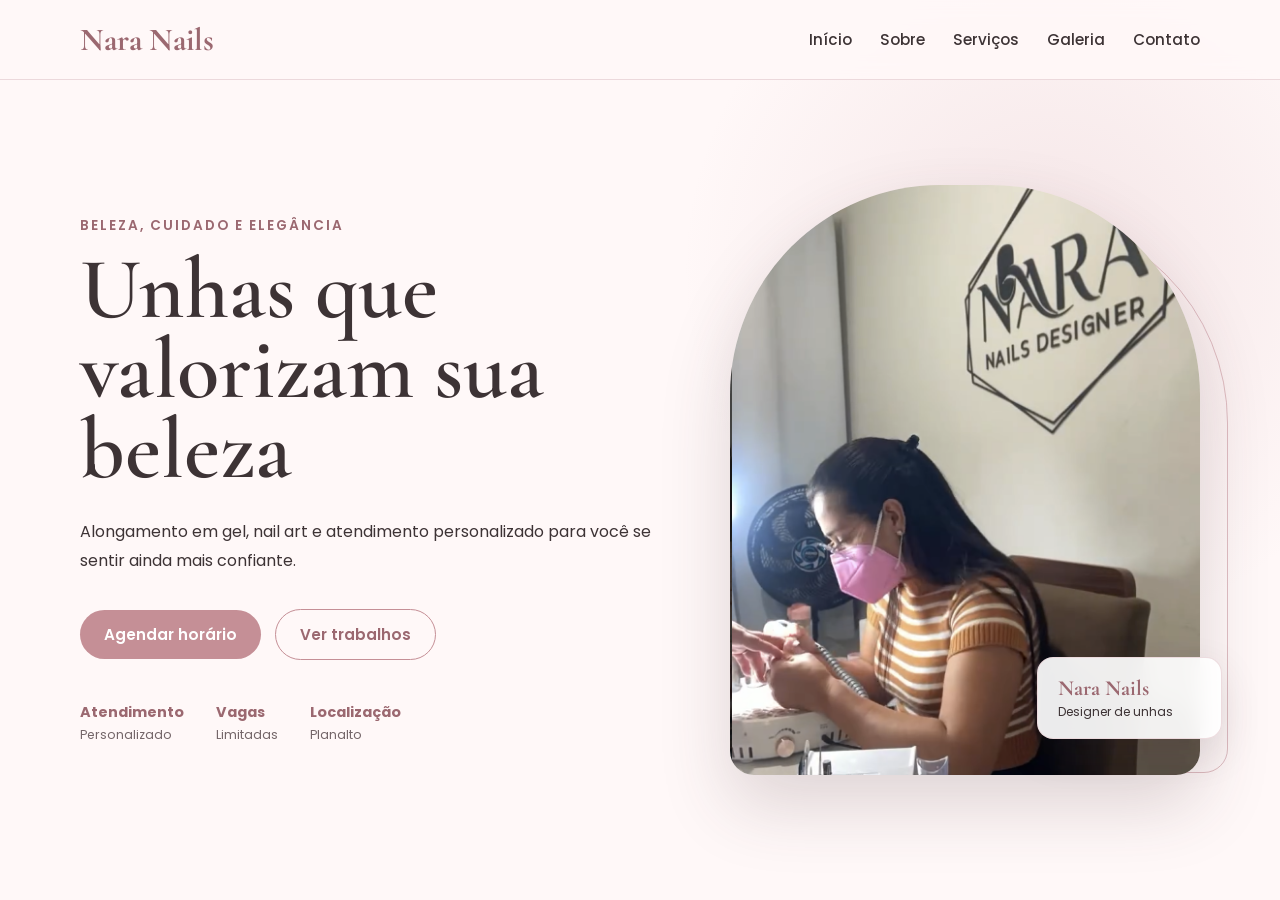
==== index.html @ 9d872028 "feat: primeira versão do site Nara Nails" ====
<!DOCTYPE html>
<html lang="pt-BR">
<head>
  <meta charset="UTF-8">

  <meta
    name="viewport"
    content="width=device-width, initial-scale=1.0"
  >

  <meta
    name="description"
    content="Nara Nails Designer - Alongamento em gel, nail art e cuidados profissionais para suas unhas."
  >

  <title>Nara Nails Designer</title>

  <link rel="stylesheet" href="./css/style.css">
</head>

<body>

  <header class="header">
    <div class="container header-container">

      <a href="./index.html" class="logo">
        Nara Nails
      </a>

      <button
        class="menu-toggle"
        type="button"
        aria-label="Abrir menu"
        aria-expanded="false"
        aria-controls="navigation"
      >
        <span></span>
        <span></span>
        <span></span>
      </button>

      <nav id="navigation" class="navigation">
        <a href="./index.html">Início</a>
        <a href="./sobre.html">Sobre</a>
        <a href="./servicos.html">Serviços</a>
        <a href="./galeria.html">Galeria</a>
        <a href="./contato.html">Contato</a>
      </nav>

    </div>
  </header>

  <main>

    <section class="hero">
      <div class="container hero-container">

        <div class="hero-content">

          <p class="hero-subtitle">
            Beleza, cuidado e elegância
          </p>

          <h1>
            Unhas que valorizam sua beleza
          </h1>

          <p class="hero-description">
            Alongamento em gel, nail art e atendimento personalizado
            para você se sentir ainda mais confiante.
          </p>

          <div class="hero-actions">

            <a
              href="./contato.html"
              class="button"
            >
              Agendar horário
            </a>

            <a
              href="./galeria.html"
              class="secondary-button"
            >
              Ver trabalhos
            </a>

          </div>

          <div class="hero-highlights">

            <div>
              <strong>Atendimento</strong>
              <span>Personalizado</span>
            </div>

            <div>
              <strong>Vagas</strong>
              <span>Limitadas</span>
            </div>

            <div>
              <strong>Localização</strong>
              <span>Planalto</span>
            </div>

          </div>

        </div>

        <div class="hero-image-wrapper">

          <div class="hero-decoration"></div>

          <img
            src="./assets/images/hero-nara.jpg"
            alt="Nara Nails realizando atendimento de unhas"
            class="hero-image"
          >

          <div class="hero-image-badge">
            <strong>Nara Nails</strong>
            <span>Designer de unhas</span>
          </div>

        </div>

      </div>
    </section>

  </main>

  <script src="./js/main.js"></script>

</body>
</html>
---- css/style.css ----
@import url(
  "https://fonts.googleapis.com/css2?family=Cormorant+Garamond:wght@500;600;700&family=Poppins:wght@400;500;600&display=swap"
);

:root {
  --color-background: #fff8f8;
  --color-primary: #c58f96;
  --color-primary-dark: #9b6870;
  --color-text: #3d3335;
  --color-muted: #746669;
  --color-white: #ffffff;
  --color-border: #ecd9dc;

  --font-title: "Cormorant Garamond", serif;
  --font-body: "Poppins", sans-serif;
}

* {
  margin: 0;
  padding: 0;
  box-sizing: border-box;
}

html {
  scroll-behavior: smooth;
}

body {
  min-height: 100vh;
  overflow-x: hidden;

  background-color: var(--color-background);
  color: var(--color-text);

  font-family: var(--font-body);
}

a {
  color: inherit;
  text-decoration: none;
}

img {
  display: block;
  max-width: 100%;
}

button,
a {
  -webkit-tap-highlight-color: transparent;
}

.container {
  width: min(1120px, 90%);
  margin: 0 auto;
}

/* Header */

.header {
  position: fixed;
  top: 0;
  left: 0;
  z-index: 1000;

  width: 100%;
  padding: 20px 0;

  background-color: rgba(255, 248, 248, 0.92);
  border-bottom: 1px solid var(--color-border);

  backdrop-filter: blur(10px);
}

.header-container {
  display: flex;
  align-items: center;
  justify-content: space-between;
}

.logo {
  color: var(--color-primary-dark);

  font-family: var(--font-title);
  font-size: 2rem;
  font-weight: 700;
}

.navigation {
  display: flex;
  align-items: center;
  gap: 28px;
}

.navigation a {
  font-size: 0.95rem;
  font-weight: 500;

  transition: color 0.25s ease;
}

.navigation a:hover {
  color: var(--color-primary);
}

/* Botão mobile */

.menu-toggle {
  display: none;

  width: 42px;
  height: 42px;
  padding: 8px;

  background: transparent;
  border: 0;

  cursor: pointer;
}

.menu-toggle span {
  display: block;

  width: 100%;
  height: 2px;
  margin: 6px 0;

  background-color: var(--color-text);
  border-radius: 10px;

  transition:
    transform 0.3s ease,
    opacity 0.3s ease;
}

.menu-toggle.active span:nth-child(1) {
  transform: translateY(8px) rotate(45deg);
}

.menu-toggle.active span:nth-child(2) {
  opacity: 0;
}

.menu-toggle.active span:nth-child(3) {
  transform: translateY(-8px) rotate(-45deg);
}

/* Hero */

.hero {
  display: flex;
  align-items: center;

  min-height: 100svh;
  padding: 130px 0 70px;

  overflow: hidden;

  background:
    radial-gradient(
      circle at 82% 30%,
      rgba(197, 143, 150, 0.18),
      transparent 30%
    ),
    var(--color-background);
}

.hero-container {
  display: grid;
  grid-template-columns: minmax(0, 1fr) minmax(320px, 470px);
  align-items: center;
  gap: 70px;
}

.hero-content {
  max-width: 650px;
}

.hero-subtitle {
  margin-bottom: 14px;

  color: var(--color-primary-dark);

  font-size: 0.85rem;
  font-weight: 600;
  letter-spacing: 2px;
  text-transform: uppercase;
}

.hero h1 {
  max-width: 650px;

  font-family: var(--font-title);
  font-size: clamp(3.8rem, 6.8vw, 6.2rem);
  font-weight: 600;
  line-height: 0.92;
}

.hero-description {
  max-width: 590px;
  margin: 28px 0 34px;

  font-size: 1rem;
  line-height: 1.8;
}

.hero-actions {
  display: flex;
  align-items: center;
  flex-wrap: wrap;
  gap: 14px;
}

.button,
.secondary-button {
  display: inline-flex;
  align-items: center;
  justify-content: center;

  min-height: 48px;
  padding: 13px 24px;

  border-radius: 999px;

  font-size: 0.95rem;
  font-weight: 600;

  transition:
    background-color 0.25s ease,
    color 0.25s ease,
    transform 0.25s ease;
}

.button {
  background-color: var(--color-primary);
  color: var(--color-white);
}

.button:hover {
  background-color: var(--color-primary-dark);
  transform: translateY(-2px);
}

.secondary-button {
  color: var(--color-primary-dark);

  border: 1px solid var(--color-primary);
}

.secondary-button:hover {
  background-color: var(--color-primary);
  color: var(--color-white);

  transform: translateY(-2px);
}

.hero-highlights {
  display: flex;
  flex-wrap: wrap;
  gap: 32px;

  margin-top: 42px;
}

.hero-highlights div {
  display: flex;
  flex-direction: column;
  gap: 3px;
}

.hero-highlights strong {
  color: var(--color-primary-dark);

  font-size: 0.9rem;
}

.hero-highlights span {
  color: var(--color-muted);

  font-size: 0.78rem;
}

.hero-image-wrapper {
  position: relative;

  width: 100%;
  min-height: 590px;
}

.hero-image {
  position: relative;
  z-index: 2;

  width: 100%;
  height: 590px;

  object-fit: cover;
  object-position: center;

  border-radius: 210px 210px 24px 24px;

  box-shadow: 0 30px 70px rgba(74, 49, 54, 0.18);
}

.hero-decoration {
  position: absolute;
  top: 28px;
  right: -28px;
  z-index: 1;

  width: 100%;
  height: 560px;

  border: 1px solid rgba(197, 143, 150, 0.55);
  border-radius: 210px 210px 24px 24px;
}

.hero-image-badge {
  position: absolute;
  right: -22px;
  bottom: 36px;
  z-index: 3;

  display: flex;
  flex-direction: column;

  min-width: 185px;
  padding: 17px 20px;

  background-color: rgba(255, 255, 255, 0.92);
  border: 1px solid rgba(236, 217, 220, 0.9);
  border-radius: 16px;

  box-shadow: 0 15px 40px rgba(74, 49, 54, 0.12);
  backdrop-filter: blur(10px);
}

.hero-image-badge strong {
  color: var(--color-primary-dark);

  font-family: var(--font-title);
  font-size: 1.35rem;
}

.hero-image-badge span {
  margin-top: 2px;

  font-size: 0.76rem;
}

/* Tablet */

@media (max-width: 950px) {
  .hero-container {
    grid-template-columns: minmax(0, 1fr) minmax(280px, 390px);
    gap: 45px;
  }

  .hero-image-wrapper {
    min-height: 520px;
  }

  .hero-image {
    height: 520px;
  }

  .hero-decoration {
    height: 490px;
  }

  .hero-image-badge {
    right: 10px;
  }
}

/* Mobile */

@media (max-width: 768px) {
  .header {
    padding: 14px 0;
  }

  .logo {
    font-size: 1.7rem;
  }

  .menu-toggle {
    position: relative;
    z-index: 1001;

    display: block;
  }

  .navigation {
    position: absolute;
    top: 100%;
    left: 0;

    display: flex;
    flex-direction: column;
    align-items: flex-start;

    width: 100%;
    padding: 24px 5%;

    background-color: var(--color-background);
    border-bottom: 1px solid var(--color-border);

    opacity: 0;
    visibility: hidden;
    transform: translateY(-15px);

    transition:
      opacity 0.3s ease,
      visibility 0.3s ease,
      transform 0.3s ease;
  }

  .navigation.active {
    opacity: 1;
    visibility: visible;
    transform: translateY(0);
  }

  .navigation a {
    width: 100%;
    padding: 10px 0;

    font-size: 1rem;
  }

  .hero {
    min-height: auto;
    padding: 110px 0 60px;
  }

  .hero-container {
    grid-template-columns: 1fr;
    gap: 46px;
  }

  .hero-content {
    max-width: 100%;
  }

  .hero h1 {
    font-size: clamp(3rem, 14vw, 4.4rem);
  }

  .hero-description {
    margin: 22px 0 28px;

    font-size: 0.95rem;
    line-height: 1.7;
  }

  .hero-actions {
    align-items: stretch;
    flex-direction: column;
  }

  .button,
  .secondary-button {
    width: 100%;
  }

  .hero-highlights {
    display: grid;
    grid-template-columns: repeat(3, 1fr);
    gap: 10px;

    margin-top: 32px;
  }

  .hero-highlights div {
    min-width: 0;
  }

  .hero-highlights strong {
    font-size: 0.72rem;
  }

  .hero-highlights span {
    font-size: 0.66rem;
  }

  .hero-image-wrapper {
    min-height: 470px;
  }

  .hero-image {
    height: 470px;

    border-radius: 160px 160px 20px 20px;
  }

  .hero-decoration {
    top: 20px;
    right: -12px;

    height: 448px;

    border-radius: 160px 160px 20px 20px;
  }

  .hero-image-badge {
    right: 12px;
    bottom: 20px;

    min-width: 160px;
    padding: 13px 16px;
  }

  .hero-image-badge strong {
    font-size: 1.2rem;
  }
}

/* Celulares pequenos */

@media (max-width: 420px) {
  .container {
    width: min(100% - 32px, 1120px);
  }

  .hero h1 {
    font-size: clamp(2.9rem, 14vw, 3.8rem);
  }

  .hero-highlights {
    grid-template-columns: 1fr;
    gap: 14px;
  }

  .hero-highlights div {
    padding: 12px 14px;

    background-color: rgba(255, 255, 255, 0.55);
    border: 1px solid var(--color-border);
    border-radius: 12px;
  }

  .hero-image-wrapper {
    min-height: 430px;
  }

  .hero-image {
    height: 430px;
  }

  .hero-decoration {
    height: 408px;
  }
}


/* Sobre */

.about {
  padding: 110px 0;

  background-color: #fffdfd;
}

.about-container {
  display: grid;
  grid-template-columns: minmax(320px, 470px) minmax(0, 1fr);
  align-items: center;
  gap: 90px;
}

.about-image-wrapper {
  position: relative;

  min-height: 590px;
}

.about-image {
  width: 100%;
  height: 590px;

  object-fit: cover;
  object-position: center;

  border-radius: 24px 180px 24px 24px;

  box-shadow: 0 30px 70px rgba(74, 49, 54, 0.14);
}

.about-detail {
  position: absolute;
  right: -24px;
  bottom: 34px;

  display: flex;
  flex-direction: column;

  min-width: 190px;
  padding: 18px 22px;

  background-color: rgba(255, 255, 255, 0.94);
  border: 1px solid var(--color-border);
  border-radius: 16px;

  box-shadow: 0 15px 40px rgba(74, 49, 54, 0.12);
  backdrop-filter: blur(10px);
}

.about-detail strong {
  color: var(--color-primary-dark);

  font-family: var(--font-title);
  font-size: 1.45rem;
}

.about-detail span {
  color: var(--color-muted);

  font-size: 0.78rem;
}

.section-subtitle {
  margin-bottom: 14px;

  color: var(--color-primary-dark);

  font-size: 0.82rem;
  font-weight: 600;
  letter-spacing: 2px;
  text-transform: uppercase;
}

.about-content h2 {
  max-width: 650px;
  margin-bottom: 26px;

  font-family: var(--font-title);
  font-size: clamp(2.8rem, 5vw, 4.6rem);
  font-weight: 600;
  line-height: 0.98;
}

.about-text {
  max-width: 650px;
  margin-bottom: 16px;

  color: var(--color-muted);

  font-size: 0.98rem;
  line-height: 1.8;
}

.about-benefits {
  display: grid;
  gap: 18px;

  margin: 34px 0;
}

.about-benefit {
  display: grid;
  grid-template-columns: 52px 1fr;
  align-items: start;
  gap: 18px;

  padding-bottom: 18px;

  border-bottom: 1px solid var(--color-border);
}

.about-benefit-number {
  display: flex;
  align-items: center;
  justify-content: center;

  width: 48px;
  height: 48px;

  color: var(--color-primary-dark);
  background-color: rgba(197, 143, 150, 0.12);

  border-radius: 50%;

  font-family: var(--font-title);
  font-size: 1.2rem;
  font-weight: 700;
}

.about-benefit strong {
  display: block;

  margin-bottom: 4px;

  color: var(--color-text);

  font-size: 0.95rem;
}

.about-benefit p {
  color: var(--color-muted);

  font-size: 0.85rem;
  line-height: 1.6;
}

@media (max-width: 950px) {
  .about-container {
    grid-template-columns: minmax(280px, 390px) minmax(0, 1fr);
    gap: 50px;
  }

  .about-image-wrapper {
    min-height: 520px;
  }

  .about-image {
    height: 520px;
  }

  .about-detail {
    right: 10px;
  }
}

@media (max-width: 768px) {
  .about {
    padding: 80px 0;
  }

  .about-container {
    grid-template-columns: 1fr;
    gap: 48px;
  }

  .about-image-wrapper {
    min-height: 470px;
  }

  .about-image {
    height: 470px;

    border-radius: 24px 140px 24px 24px;
  }

  .about-detail {
    right: 14px;
    bottom: 20px;

    min-width: 165px;
    padding: 14px 18px;
  }

  .about-content h2 {
    font-size: clamp(2.7rem, 12vw, 4rem);
  }

  .about-text {
    font-size: 0.94rem;
  }

  .about-benefit {
    grid-template-columns: 46px 1fr;
    gap: 14px;
  }

  .about-benefit-number {
    width: 44px;
    height: 44px;

    font-size: 1.05rem;
  }
}

@media (max-width: 420px) {
  .about-image-wrapper {
    min-height: 420px;
  }

  .about-image {
    height: 420px;
  }

  .about-detail {
    right: 10px;
    bottom: 14px;
  }
}

/* Página de serviços */

.services-page {
  min-height: 100vh;
  padding: 150px 0 100px;

  background:
    radial-gradient(
      circle at 85% 15%,
      rgba(197, 143, 150, 0.12),
      transparent 28%
    ),
    var(--color-background);
}

.services-heading {
  max-width: 760px;
  margin-bottom: 56px;
}

.services-heading h1 {
  margin-bottom: 20px;

  font-family: var(--font-title);
  font-size: clamp(3.2rem, 6vw, 5.5rem);
  font-weight: 600;
  line-height: 0.95;
}

.services-heading > p:last-child {
  max-width: 650px;

  color: var(--color-muted);

  font-size: 1rem;
  line-height: 1.8;
}

.services-grid {
  display: grid;
  grid-template-columns: repeat(3, minmax(0, 1fr));
  gap: 24px;
}

.service-card {
  position: relative;

  display: flex;
  flex-direction: column;

  min-height: 390px;
  padding: 32px;

  overflow: hidden;

  background-color: rgba(255, 255, 255, 0.75);
  border: 1px solid var(--color-border);
  border-radius: 24px;

  box-shadow: 0 18px 50px rgba(74, 49, 54, 0.07);

  transition:
    transform 0.3s ease,
    box-shadow 0.3s ease,
    border-color 0.3s ease;
}

.service-card::before {
  content: "";

  position: absolute;
  top: -55px;
  right: -55px;

  width: 135px;
  height: 135px;

  background-color: rgba(197, 143, 150, 0.1);
  border-radius: 50%;
}

.service-card:hover {
  transform: translateY(-7px);

  border-color: rgba(197, 143, 150, 0.7);

  box-shadow: 0 25px 60px rgba(74, 49, 54, 0.12);
}

.service-card-highlight {
  background:
    linear-gradient(
      145deg,
      rgba(197, 143, 150, 0.2),
      rgba(255, 255, 255, 0.85)
    );
}

.service-number {
  position: relative;
  z-index: 1;

  display: flex;
  align-items: center;
  justify-content: center;

  width: 48px;
  height: 48px;
  margin-bottom: 32px;

  color: var(--color-primary-dark);
  background-color: rgba(197, 143, 150, 0.14);

  border-radius: 50%;

  font-family: var(--font-title);
  font-size: 1.2rem;
  font-weight: 700;
}

.service-card h2 {
  position: relative;
  z-index: 1;

  margin-bottom: 15px;

  font-family: var(--font-title);
  font-size: 2rem;
  font-weight: 600;
  line-height: 1.05;
}

.service-card > p {
  position: relative;
  z-index: 1;

  margin-bottom: 24px;

  color: var(--color-muted);

  font-size: 0.9rem;
  line-height: 1.7;
}

.service-info {
  position: relative;
  z-index: 1;

  display: flex;
  flex-direction: column;
  gap: 9px;

  margin-bottom: 28px;
}

.service-info span {
  position: relative;

  padding-left: 18px;

  color: var(--color-text);

  font-size: 0.78rem;
  font-weight: 500;
}

.service-info span::before {
  content: "";

  position: absolute;
  top: 50%;
  left: 0;

  width: 7px;
  height: 7px;

  background-color: var(--color-primary);
  border-radius: 50%;

  transform: translateY(-50%);
}

.service-link {
  position: relative;
  z-index: 1;

  align-self: flex-start;

  margin-top: auto;
  padding-bottom: 4px;

  color: var(--color-primary-dark);

  border-bottom: 1px solid var(--color-primary);

  font-size: 0.85rem;
  font-weight: 600;

  transition:
    color 0.25s ease,
    border-color 0.25s ease;
}

.service-link:hover {
  color: var(--color-text);
  border-color: var(--color-text);
}

.services-cta {
  display: flex;
  align-items: center;
  justify-content: space-between;
  gap: 40px;

  margin-top: 70px;
  padding: 42px 48px;

  background-color: var(--color-white);
  border: 1px solid var(--color-border);
  border-radius: 24px;

  box-shadow: 0 20px 55px rgba(74, 49, 54, 0.08);
}

.services-cta h2 {
  margin-bottom: 8px;

  font-family: var(--font-title);
  font-size: clamp(2rem, 4vw, 3.2rem);
  font-weight: 600;
}

.services-cta > div > p:last-child {
  color: var(--color-muted);

  font-size: 0.92rem;
}

/* Página de serviços: tablet */

@media (max-width: 950px) {
  .services-grid {
    grid-template-columns: repeat(2, minmax(0, 1fr));
  }

  .services-cta {
    padding: 36px;
  }
}

/* Página de serviços: celular */

@media (max-width: 768px) {
  .services-page {
    padding: 120px 0 75px;
  }

  .services-heading {
    margin-bottom: 42px;
  }

  .services-heading h1 {
    font-size: clamp(3rem, 13vw, 4.4rem);
  }

  .services-heading > p:last-child {
    font-size: 0.94rem;
  }

  .services-grid {
    grid-template-columns: 1fr;
    gap: 18px;
  }

  .service-card {
    min-height: auto;
    padding: 26px;
  }

  .service-number {
    margin-bottom: 24px;
  }

  .service-card h2 {
    font-size: 1.85rem;
  }

  .services-cta {
    align-items: flex-start;
    flex-direction: column;

    margin-top: 48px;
    padding: 30px;
  }

  .services-cta .button {
    width: 100%;
  }
}

/* Página de serviços: celulares pequenos */

@media (max-width: 420px) {
  .services-page {
    padding-top: 105px;
  }

  .service-card {
    padding: 23px;

    border-radius: 20px;
  }

  .services-cta {
    padding: 24px;
  }
}

/* Página da galeria */

.gallery-page {
  min-height: 100vh;
  padding: 150px 0 100px;

  background:
    radial-gradient(
      circle at 15% 20%,
      rgba(197, 143, 150, 0.1),
      transparent 24%
    ),
    var(--color-background);
}

.gallery-heading {
  max-width: 760px;
  margin-bottom: 56px;
}

.gallery-heading h1 {
  margin-bottom: 20px;

  font-family: var(--font-title);
  font-size: clamp(3.2rem, 6vw, 5.5rem);
  font-weight: 600;
  line-height: 0.95;
}

.gallery-heading > p:last-child {
  max-width: 650px;

  color: var(--color-muted);

  font-size: 1rem;
  line-height: 1.8;
}

.gallery-grid {
  display: grid;
  grid-template-columns: repeat(12, minmax(0, 1fr));
  grid-auto-rows: 180px;
  gap: 20px;
}

.gallery-item {
  position: relative;

  grid-column: span 4;
  grid-row: span 2;

  overflow: hidden;

  border: 1px solid var(--color-border);
  border-radius: 22px;

  box-shadow: 0 18px 50px rgba(74, 49, 54, 0.08);

  cursor: pointer;
}

.gallery-item-large {
  grid-column: span 8;
  grid-row: span 4;
}

.gallery-item-wide {
  grid-column: span 8;
  grid-row: span 2;
}

.gallery-item img {
  width: 100%;
  height: 100%;

  object-fit: cover;
  object-position: center;

  transition:
    transform 0.45s ease,
    filter 0.45s ease;
}

.gallery-item::after {
  content: "";

  position: absolute;
  inset: 0;

  background:
    linear-gradient(
      to top,
      rgba(44, 28, 32, 0.7),
      rgba(44, 28, 32, 0.05) 55%,
      transparent
    );

  opacity: 0.85;

  transition: opacity 0.3s ease;
}

.gallery-item:hover img {
  transform: scale(1.05);
  filter: brightness(0.9);
}

.gallery-item:hover::after {
  opacity: 1;
}

.gallery-item figcaption {
  position: absolute;
  left: 24px;
  right: 24px;
  bottom: 22px;
  z-index: 2;

  display: flex;
  flex-direction: column;
  gap: 4px;

  color: var(--color-white);
}

.gallery-item figcaption span {
  font-size: 0.72rem;
  font-weight: 600;
  letter-spacing: 1.5px;
  text-transform: uppercase;
}

.gallery-item figcaption strong {
  font-family: var(--font-title);
  font-size: 1.75rem;
  font-weight: 600;
  line-height: 1;
}

.gallery-cta {
  display: flex;
  align-items: center;
  justify-content: space-between;
  gap: 40px;

  margin-top: 70px;
  padding: 42px 48px;

  background-color: var(--color-white);
  border: 1px solid var(--color-border);
  border-radius: 24px;

  box-shadow: 0 20px 55px rgba(74, 49, 54, 0.08);
}

.gallery-cta h2 {
  margin-bottom: 8px;

  font-family: var(--font-title);
  font-size: clamp(2rem, 4vw, 3.2rem);
  font-weight: 600;
}

.gallery-cta > div > p:last-child {
  color: var(--color-muted);

  font-size: 0.92rem;
}

/* Galeria em tablets */

@media (max-width: 950px) {
  .gallery-grid {
    grid-template-columns: repeat(2, minmax(0, 1fr));
    grid-auto-rows: 260px;
  }

  .gallery-item,
  .gallery-item-large,
  .gallery-item-wide {
    grid-column: span 1;
    grid-row: span 1;
  }

  .gallery-item-large {
    grid-row: span 2;
  }

  .gallery-cta {
    padding: 36px;
  }
}

/* Galeria no celular */

@media (max-width: 768px) {
  .gallery-page {
    padding: 120px 0 75px;
  }

  .gallery-heading {
    margin-bottom: 42px;
  }

  .gallery-heading h1 {
    font-size: clamp(3rem, 13vw, 4.4rem);
  }

  .gallery-heading > p:last-child {
    font-size: 0.94rem;
  }

  .gallery-grid {
    grid-template-columns: 1fr;
    grid-auto-rows: 340px;
    gap: 16px;
  }

  .gallery-item,
  .gallery-item-large,
  .gallery-item-wide {
    grid-column: 1;
    grid-row: span 1;
  }

  .gallery-item figcaption {
    left: 18px;
    right: 18px;
    bottom: 18px;
  }

  .gallery-item figcaption strong {
    font-size: 1.5rem;
  }

  .gallery-cta {
    align-items: flex-start;
    flex-direction: column;

    margin-top: 48px;
    padding: 30px;
  }

  .gallery-cta .button {
    width: 100%;
  }
}

/* Galeria em celulares pequenos */

@media (max-width: 420px) {
  .gallery-page {
    padding-top: 105px;
  }

  .gallery-grid {
    grid-auto-rows: 300px;
  }

  .gallery-item {
    border-radius: 18px;
  }

  .gallery-cta {
    padding: 24px;
  }
}
/* Página de contato */

.contact-page {
  min-height: 100vh;
  padding: 150px 0 100px;

  background:
    radial-gradient(
      circle at 88% 16%,
      rgba(197, 143, 150, 0.14),
      transparent 28%
    ),
    radial-gradient(
      circle at 10% 78%,
      rgba(197, 143, 150, 0.08),
      transparent 24%
    ),
    var(--color-background);
}

.contact-heading {
  max-width: 780px;
  margin-bottom: 56px;
}

.contact-heading h1 {
  max-width: 760px;
  margin-bottom: 20px;

  font-family: var(--font-title);
  font-size: clamp(3.2rem, 6vw, 5.5rem);
  font-weight: 600;
  line-height: 0.95;
}

.contact-heading > p:last-child {
  max-width: 650px;

  color: var(--color-muted);

  font-size: 1rem;
  line-height: 1.8;
}

.contact-layout {
  display: grid;
  grid-template-columns: minmax(0, 1fr) minmax(360px, 500px);
  align-items: start;
  gap: 34px;
}

.contact-info {
  display: grid;
  grid-template-columns: repeat(2, minmax(0, 1fr));
  gap: 20px;
}

.contact-card {
  position: relative;

  display: grid;
  grid-template-columns: 52px minmax(0, 1fr);
  gap: 18px;

  min-height: 280px;
  padding: 28px;

  overflow: hidden;

  background-color: rgba(255, 255, 255, 0.78);
  border: 1px solid var(--color-border);
  border-radius: 24px;

  box-shadow: 0 18px 50px rgba(74, 49, 54, 0.07);

  transition:
    transform 0.3s ease,
    box-shadow 0.3s ease,
    border-color 0.3s ease;
}

.contact-card::after {
  content: "";

  position: absolute;
  top: -55px;
  right: -55px;

  width: 135px;
  height: 135px;

  background-color: rgba(197, 143, 150, 0.09);
  border-radius: 50%;
}

.contact-card:hover {
  transform: translateY(-6px);

  border-color: rgba(197, 143, 150, 0.7);

  box-shadow: 0 25px 60px rgba(74, 49, 54, 0.12);
}

.contact-card-number {
  position: relative;
  z-index: 1;

  display: flex;
  align-items: center;
  justify-content: center;

  width: 48px;
  height: 48px;

  color: var(--color-primary-dark);
  background-color: rgba(197, 143, 150, 0.14);

  border-radius: 50%;

  font-family: var(--font-title);
  font-size: 1.15rem;
  font-weight: 700;
}

.contact-card > div {
  position: relative;
  z-index: 1;
}

.contact-card-label {
  margin-bottom: 8px;

  color: var(--color-primary-dark);

  font-size: 0.72rem;
  font-weight: 600;
  letter-spacing: 1.5px;
  text-transform: uppercase;
}

.contact-card h2 {
  margin-bottom: 12px;

  font-family: var(--font-title);
  font-size: 1.75rem;
  font-weight: 600;
  line-height: 1.05;
}

.contact-card > div > p:not(.contact-card-label) {
  margin-bottom: 18px;

  color: var(--color-muted);

  font-size: 0.86rem;
  line-height: 1.7;
}

.contact-link {
  display: inline-flex;

  padding-bottom: 4px;

  color: var(--color-primary-dark);

  border-bottom: 1px solid var(--color-primary);

  font-size: 0.84rem;
  font-weight: 600;

  transition:
    color 0.25s ease,
    border-color 0.25s ease;
}

.contact-link:hover {
  color: var(--color-text);
  border-color: var(--color-text);
}

.contact-schedule {
  display: grid;
  gap: 12px;

  list-style: none;
}

.contact-schedule li {
  display: flex;
  align-items: center;
  justify-content: space-between;
  gap: 16px;

  padding-bottom: 11px;

  border-bottom: 1px solid var(--color-border);
}

.contact-schedule span {
  color: var(--color-muted);

  font-size: 0.78rem;
}

.contact-schedule strong {
  color: var(--color-text);

  font-size: 0.78rem;
  text-align: right;
}

/* Formulário */

.contact-form-wrapper {
  position: sticky;
  top: 120px;

  padding: 34px;

  background:
    linear-gradient(
      145deg,
      rgba(255, 255, 255, 0.94),
      rgba(247, 230, 233, 0.72)
    );

  border: 1px solid var(--color-border);
  border-radius: 28px;

  box-shadow: 0 25px 70px rgba(74, 49, 54, 0.12);
}

.contact-form-intro {
  margin-bottom: 28px;
}

.contact-form-intro h2 {
  margin-bottom: 14px;

  font-family: var(--font-title);
  font-size: clamp(2.3rem, 4vw, 3.4rem);
  font-weight: 600;
  line-height: 1;
}

.contact-form-intro > p:last-child {
  color: var(--color-muted);

  font-size: 0.9rem;
  line-height: 1.7;
}

.contact-form {
  display: grid;
  gap: 18px;
}

.form-group {
  display: grid;
  gap: 8px;
}

.form-group label {
  color: var(--color-text);

  font-size: 0.8rem;
  font-weight: 600;
}

.form-group input,
.form-group select,
.form-group textarea {
  width: 100%;

  padding: 14px 15px;

  color: var(--color-text);
  background-color: rgba(255, 255, 255, 0.9);

  border: 1px solid var(--color-border);
  border-radius: 14px;
  outline: none;

  font-family: var(--font-body);
  font-size: 0.88rem;

  transition:
    border-color 0.25s ease,
    box-shadow 0.25s ease,
    background-color 0.25s ease;
}

.form-group textarea {
  min-height: 130px;

  resize: vertical;
}

.form-group input::placeholder,
.form-group textarea::placeholder {
  color: #aa989c;
}

.form-group input:focus,
.form-group select:focus,
.form-group textarea:focus {
  background-color: var(--color-white);
  border-color: var(--color-primary);

  box-shadow: 0 0 0 4px rgba(197, 143, 150, 0.12);
}

.contact-submit {
  width: 100%;
  margin-top: 4px;

  border: 0;
  cursor: pointer;
}

/* Aviso final */

.contact-notice {
  display: flex;
  align-items: center;
  justify-content: space-between;
  gap: 40px;

  margin-top: 70px;
  padding: 42px 48px;

  background-color: var(--color-white);
  border: 1px solid var(--color-border);
  border-radius: 24px;

  box-shadow: 0 20px 55px rgba(74, 49, 54, 0.08);
}

.contact-notice h2 {
  margin-bottom: 8px;

  font-family: var(--font-title);
  font-size: clamp(2rem, 4vw, 3.2rem);
  font-weight: 600;
}

.contact-notice > div > p:last-child {
  max-width: 620px;

  color: var(--color-muted);

  font-size: 0.92rem;
  line-height: 1.7;
}

/* Contato em telas médias */

@media (max-width: 1050px) {
  .contact-layout {
    grid-template-columns: 1fr;
  }

  .contact-form-wrapper {
    position: static;
  }
}

@media (max-width: 800px) {
  .contact-info {
    grid-template-columns: 1fr;
  }
}

/* Contato no celular */

@media (max-width: 768px) {
  .contact-page {
    padding: 120px 0 75px;
  }

  .contact-heading {
    margin-bottom: 42px;
  }

  .contact-heading h1 {
    font-size: clamp(3rem, 13vw, 4.4rem);
  }

  .contact-heading > p:last-child {
    font-size: 0.94rem;
  }

  .contact-layout {
    gap: 24px;
  }

  .contact-card {
    grid-template-columns: 46px minmax(0, 1fr);

    min-height: auto;
    padding: 24px;
  }

  .contact-card-number {
    width: 44px;
    height: 44px;
  }

  .contact-card h2 {
    font-size: 1.65rem;
  }

  .contact-form-wrapper {
    padding: 28px;
  }

  .contact-notice {
    align-items: flex-start;
    flex-direction: column;

    margin-top: 48px;
    padding: 30px;
  }

  .contact-notice .button {
    width: 100%;
  }
}

/* Contato em celulares pequenos */

@media (max-width: 420px) {
  .contact-page {
    padding-top: 105px;
  }

  .contact-card {
    grid-template-columns: 1fr;
    padding: 22px;

    border-radius: 20px;
  }

  .contact-form-wrapper {
    padding: 23px;

    border-radius: 22px;
  }

  .contact-schedule li {
    align-items: flex-start;
    flex-direction: column;
    gap: 4px;
  }

  .contact-schedule strong {
    text-align: left;
  }

  .contact-notice {
    padding: 24px;
  }
}

/* ===========================
   Vídeo da Galeria
=========================== */

.gallery-video-section{
    margin-bottom:70px;
}

.gallery-video-content{
    display:grid;
    grid-template-columns:1fr 460px;
    align-items:center;
    gap:60px;
}

.gallery-video-text h2{
    margin:18px 0;

    font-family:var(--font-title);
    font-size:clamp(2.7rem,4vw,4.3rem);
    line-height:.95;
    font-weight:600;
}

.gallery-video-text p{
    color:var(--color-muted);
    line-height:1.8;
    margin-bottom:35px;
}

.gallery-video-details{
    display:grid;
    grid-template-columns:repeat(3,1fr);
    gap:18px;
}

.gallery-video-details div{
    padding:18px;

    background:#fff;
    border:1px solid var(--color-border);
    border-radius:18px;

    box-shadow:0 15px 35px rgba(0,0,0,.05);
}

.gallery-video-details strong{
    display:block;
    margin-bottom:6px;

    color:var(--color-primary-dark);

    font-family:var(--font-title);
    font-size:1.3rem;
}

.gallery-video-details span{
    color:var(--color-muted);
    font-size:.82rem;
}

.gallery-video-card{

    overflow:hidden;

    background:#fff;

    border-radius:28px;
    border:1px solid var(--color-border);

    box-shadow:0 25px 60px rgba(0,0,0,.10);
}

.gallery-video{

    display:block;

    width:100%;
    height:700px;

    object-fit:cover;

    background:#000;
}

.gallery-video-caption{

    padding:20px 24px;
}

.gallery-video-caption span{

    display:block;

    margin-bottom:6px;

    color:var(--color-primary-dark);

    font-size:.75rem;
    letter-spacing:2px;
    text-transform:uppercase;
}

.gallery-video-caption strong{

    font-family:var(--font-title);
    font-size:1.8rem;
    font-weight:600;
}

/* Tablet */

@media(max-width:1050px){

.gallery-video-content{

grid-template-columns:1fr;

}

.gallery-video{

height:650px;

}

}

/* Celular */

@media(max-width:768px){

.gallery-video-details{

grid-template-columns:1fr;

}

.gallery-video{

height:520px;

}

.gallery-video-text h2{

font-size:3rem;

}

}

.service-price {
  position: relative;
  z-index: 1;

  align-self: flex-start;

  margin: -12px 0 18px;
  padding: 8px 14px;

  color: var(--color-primary-dark);
  background-color: rgba(197, 143, 150, 0.14);

  border: 1px solid rgba(197, 143, 150, 0.28);
  border-radius: 999px;

  font-family: var(--font-title);
  font-size: 1.3rem;
  font-weight: 700;
}

.service-price-small {
  font-family: var(--font-body);
  font-size: 0.78rem;
  font-weight: 600;
  letter-spacing: 0.8px;
  text-transform: uppercase;
}
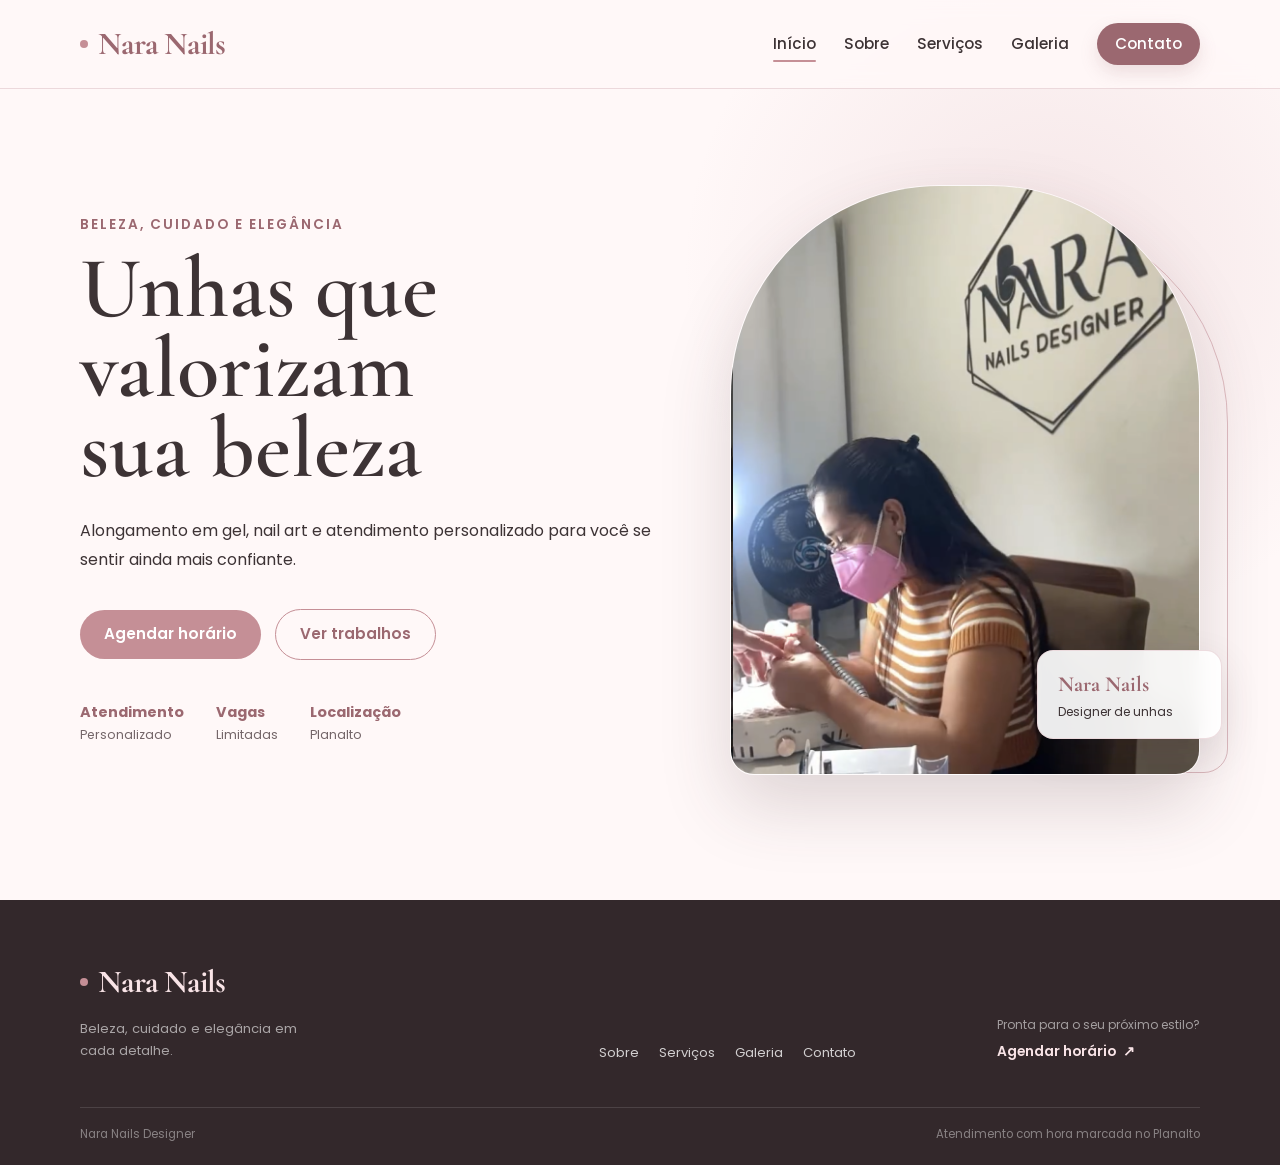
==== commit 79e1ccb8: "feat: polish Nara Nails website" ====
--- a/index.html
+++ b/index.html
@@ -20,6 +20,8 @@
 
 <body>
 
+  <a class="skip-link" href="#main-content">Pular para o conteúdo</a>
+
   <header class="header">
     <div class="container header-container">
 
@@ -39,7 +41,7 @@
         <span></span>
       </button>
 
-      <nav id="navigation" class="navigation">
+      <nav id="navigation" class="navigation" aria-label="Navegação principal">
         <a href="./index.html">Início</a>
         <a href="./sobre.html">Sobre</a>
         <a href="./servicos.html">Serviços</a>
@@ -50,7 +52,7 @@
     </div>
   </header>
 
-  <main>
+  <main id="main-content">
 
     <section class="hero">
       <div class="container hero-container">
@@ -131,7 +133,33 @@
 
   </main>
 
+  <footer class="site-footer">
+    <div class="container site-footer-content">
+      <div class="site-footer-brand">
+        <a href="./index.html" class="logo">Nara Nails</a>
+        <p>Beleza, cuidado e elegância em cada detalhe.</p>
+      </div>
+
+      <nav class="site-footer-links" aria-label="Links do rodapé">
+        <a href="./sobre.html">Sobre</a>
+        <a href="./servicos.html">Serviços</a>
+        <a href="./galeria.html">Galeria</a>
+        <a href="./contato.html">Contato</a>
+      </nav>
+
+      <div class="site-footer-action">
+        <span>Pronta para o seu próximo estilo?</span>
+        <a href="./contato.html">Agendar horário <span aria-hidden="true">↗</span></a>
+      </div>
+    </div>
+
+    <div class="container site-footer-bottom">
+      <span>Nara Nails Designer</span>
+      <span>Atendimento com hora marcada no Planalto</span>
+    </div>
+  </footer>
+
   <script src="./js/main.js"></script>
 
 </body>
-</html>+</html>
--- a/css/style.css
+++ b/css/style.css
@@ -2013,4 +2013,353 @@
   font-weight: 600;
   letter-spacing: 0.8px;
   text-transform: uppercase;
-}+}
+
+/* Polimento visual e acessibilidade */
+
+::selection {
+  color: var(--color-white);
+  background-color: var(--color-primary-dark);
+}
+
+body {
+  line-height: 1.5;
+}
+
+button,
+input,
+select,
+textarea {
+  font: inherit;
+}
+
+h1,
+h2,
+h3 {
+  text-wrap: balance;
+}
+
+a:focus-visible,
+button:focus-visible,
+input:focus-visible,
+select:focus-visible,
+textarea:focus-visible {
+  outline: 3px solid rgba(197, 143, 150, 0.55);
+  outline-offset: 4px;
+}
+
+.skip-link {
+  position: fixed;
+  top: 12px;
+  left: 16px;
+  z-index: 2000;
+
+  padding: 10px 16px;
+
+  color: var(--color-white);
+  background-color: var(--color-primary-dark);
+  border-radius: 999px;
+
+  font-size: 0.82rem;
+  font-weight: 600;
+
+  transform: translateY(-160%);
+  transition: transform 0.25s ease;
+}
+
+.skip-link:focus {
+  transform: translateY(0);
+}
+
+.header {
+  box-shadow: 0 8px 28px rgba(74, 49, 54, 0);
+  transition:
+    background-color 0.25s ease,
+    box-shadow 0.25s ease;
+}
+
+.header.is-scrolled {
+  background-color: rgba(255, 248, 248, 0.97);
+  box-shadow: 0 10px 30px rgba(74, 49, 54, 0.08);
+}
+
+.logo {
+  display: inline-flex;
+  align-items: center;
+  gap: 10px;
+
+  letter-spacing: -0.02em;
+}
+
+.logo::before {
+  content: "";
+
+  width: 8px;
+  height: 8px;
+
+  background-color: var(--color-primary);
+  border-radius: 50%;
+}
+
+.navigation a {
+  position: relative;
+
+  display: inline-flex;
+  align-items: center;
+
+  min-height: 40px;
+
+  transition:
+    color 0.25s ease,
+    background-color 0.25s ease,
+    transform 0.25s ease;
+}
+
+.navigation a:not(:last-child)::after {
+  content: "";
+
+  position: absolute;
+  right: 0;
+  bottom: 2px;
+  left: 0;
+
+  height: 2px;
+
+  background-color: var(--color-primary);
+  border-radius: 999px;
+
+  transform: scaleX(0);
+  transform-origin: center;
+  transition: transform 0.25s ease;
+}
+
+.navigation a:not(:last-child):hover::after,
+.navigation a:not(:last-child).is-active::after {
+  transform: scaleX(1);
+}
+
+.navigation a:last-child {
+  padding: 10px 18px;
+
+  color: var(--color-white);
+  background-color: var(--color-primary-dark);
+  border-radius: 999px;
+
+  box-shadow: 0 8px 18px rgba(155, 104, 112, 0.18);
+}
+
+.navigation a:last-child:hover {
+  color: var(--color-white);
+  background-color: var(--color-text);
+  transform: translateY(-2px);
+}
+
+.button,
+.secondary-button {
+  font-weight: 600;
+}
+
+.button:active,
+.secondary-button:active,
+.navigation a:last-child:active {
+  transform: translateY(0);
+}
+
+.hero-image,
+.about-image {
+  border: 1px solid rgba(255, 255, 255, 0.65);
+}
+
+.about-content h1 {
+  max-width: 650px;
+  margin-bottom: 26px;
+
+  font-family: var(--font-title);
+  font-size: clamp(2.8rem, 5vw, 4.6rem);
+  font-weight: 600;
+  line-height: 0.98;
+}
+
+.service-card,
+.contact-card,
+.gallery-video-card,
+.contact-form-wrapper {
+  box-shadow: 0 18px 50px rgba(74, 49, 54, 0.08);
+}
+
+.gallery-item {
+  cursor: default;
+}
+
+.gallery-video-content {
+  grid-template-columns: minmax(0, 1fr) minmax(290px, 390px);
+  gap: clamp(32px, 5vw, 64px);
+}
+
+.gallery-video-card {
+  width: 100%;
+  justify-self: end;
+}
+
+.gallery-video {
+  height: auto;
+  aspect-ratio: 480 / 848;
+  object-fit: cover;
+}
+
+.site-footer {
+  padding: 58px 0 22px;
+
+  color: rgba(255, 255, 255, 0.78);
+  background-color: #33282b;
+}
+
+.site-footer-content {
+  display: grid;
+  grid-template-columns: minmax(0, 1.2fr) minmax(0, 0.9fr) auto;
+  align-items: end;
+  gap: 36px;
+}
+
+.site-footer .logo {
+  color: #f9e4e7;
+}
+
+.site-footer-brand p {
+  max-width: 250px;
+  margin-top: 12px;
+
+  color: rgba(255, 255, 255, 0.58);
+
+  font-size: 0.82rem;
+  line-height: 1.7;
+}
+
+.site-footer-links {
+  display: flex;
+  flex-wrap: wrap;
+  gap: 10px 20px;
+}
+
+.site-footer-links a {
+  color: rgba(255, 255, 255, 0.78);
+
+  font-size: 0.82rem;
+
+  transition: color 0.25s ease;
+}
+
+.site-footer-links a:hover {
+  color: #f9e4e7;
+}
+
+.site-footer-action {
+  display: grid;
+  justify-items: start;
+  gap: 8px;
+}
+
+.site-footer-action > span {
+  color: rgba(255, 255, 255, 0.55);
+
+  font-size: 0.75rem;
+}
+
+.site-footer-action a {
+  color: #f9e4e7;
+
+  font-size: 0.86rem;
+  font-weight: 600;
+}
+
+.site-footer-action a span {
+  display: inline-block;
+  margin-left: 4px;
+
+  transition: transform 0.25s ease;
+}
+
+.site-footer-action a:hover span {
+  transform: translate(3px, -3px);
+}
+
+.site-footer-bottom {
+  display: flex;
+  align-items: center;
+  justify-content: space-between;
+  gap: 20px;
+
+  margin-top: 44px;
+  padding-top: 18px;
+
+  color: rgba(255, 255, 255, 0.42);
+  border-top: 1px solid rgba(255, 255, 255, 0.12);
+
+  font-size: 0.72rem;
+}
+
+@media (max-width: 1050px) {
+  .gallery-video-content {
+    grid-template-columns: 1fr;
+  }
+
+  .gallery-video-card {
+    justify-self: start;
+    max-width: 390px;
+  }
+}
+
+@media (max-width: 768px) {
+  .container {
+    width: min(calc(100% - 32px), 1120px);
+  }
+
+  .navigation {
+    box-shadow: 0 18px 26px rgba(74, 49, 54, 0.08);
+  }
+
+  .navigation a:last-child {
+    justify-content: center;
+    width: 100%;
+    margin-top: 8px;
+  }
+
+  .about-content h1 {
+    font-size: clamp(2.7rem, 12vw, 4rem);
+  }
+
+  .gallery-video-card {
+    max-width: none;
+  }
+
+  .site-footer {
+    padding-top: 46px;
+  }
+
+  .site-footer-content {
+    grid-template-columns: 1fr;
+    align-items: start;
+    gap: 28px;
+  }
+
+  .site-footer-bottom {
+    align-items: flex-start;
+    flex-direction: column;
+    gap: 8px;
+  }
+}
+
+@media (prefers-reduced-motion: reduce) {
+  html {
+    scroll-behavior: auto;
+  }
+
+  *,
+  *::before,
+  *::after {
+    animation-duration: 0.01ms !important;
+    animation-iteration-count: 1 !important;
+    scroll-behavior: auto !important;
+    transition-duration: 0.01ms !important;
+  }
+}
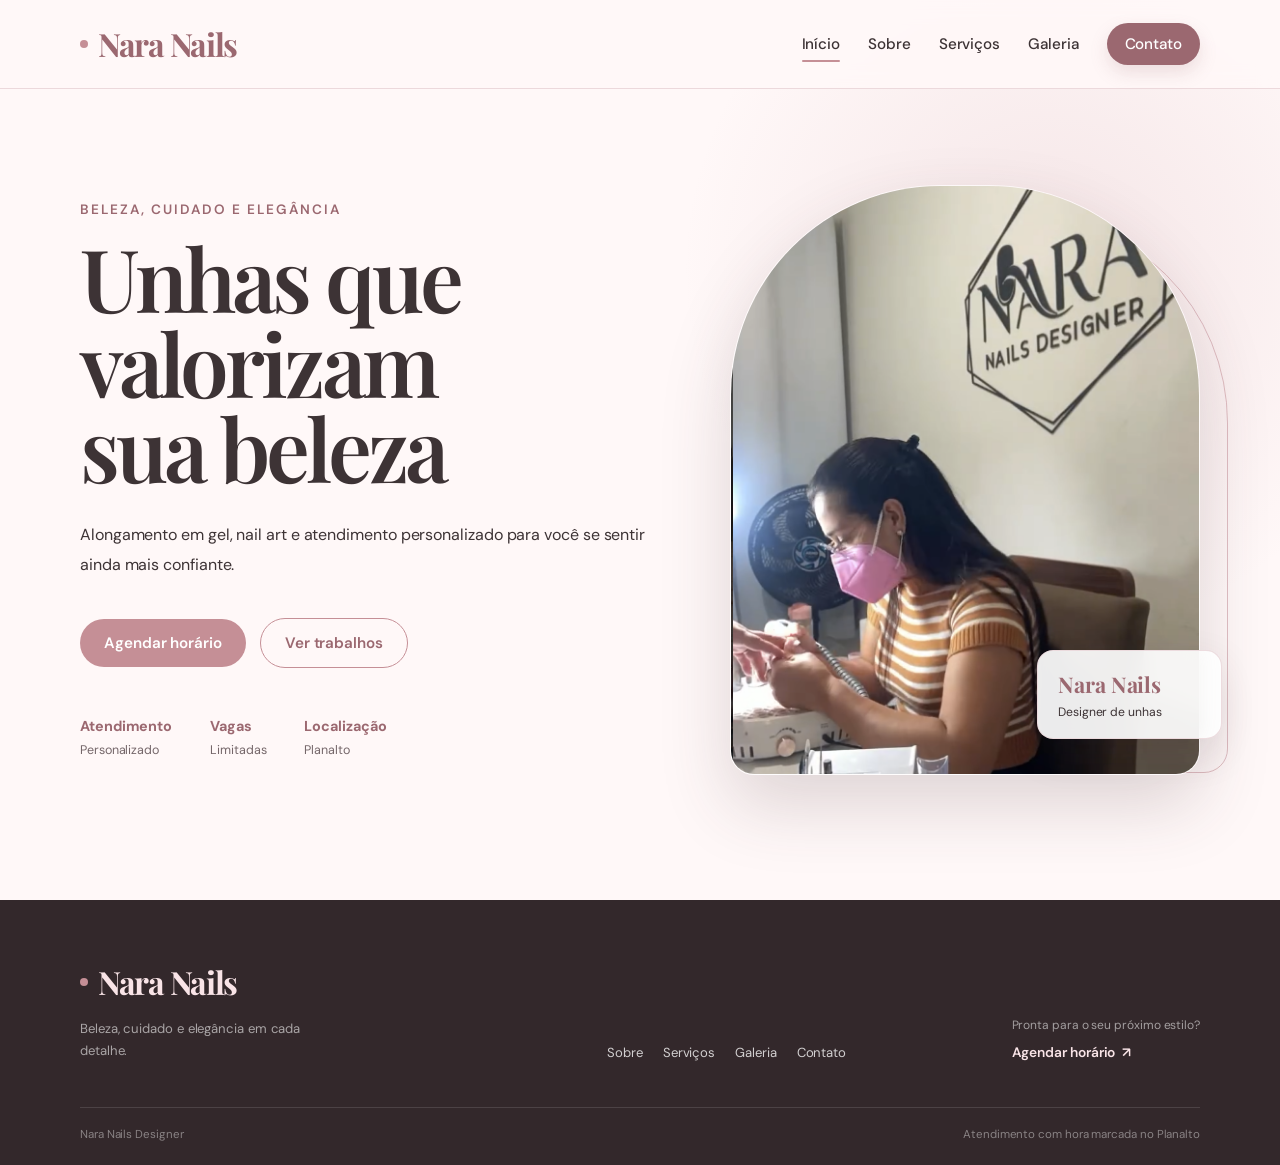
==== commit 335b5850: "feat: refine site motion and typography" ====
--- a/index.html
+++ b/index.html
@@ -15,7 +15,14 @@
 
   <title>Nara Nails Designer</title>
 
+  <link rel="preconnect" href="https://fonts.googleapis.com">
+  <link rel="preconnect" href="https://fonts.gstatic.com" crossorigin>
+  <link
+    href="https://fonts.googleapis.com/css2?family=DM+Sans:wght@400;500;600;700&family=Playfair+Display:wght@500;600;700&display=swap"
+    rel="stylesheet"
+  >
   <link rel="stylesheet" href="./css/style.css">
+  <link rel="icon" href="./assets/favicon.svg" type="image/svg+xml">
 </head>
 
 <body>
--- a/css/style.css
+++ b/css/style.css
@@ -1,7 +1,3 @@
-@import url(
-  "https://fonts.googleapis.com/css2?family=Cormorant+Garamond:wght@500;600;700&family=Poppins:wght@400;500;600&display=swap"
-);
-
 :root {
   --color-background: #fff8f8;
   --color-primary: #c58f96;
@@ -11,8 +7,8 @@
   --color-white: #ffffff;
   --color-border: #ecd9dc;
 
-  --font-title: "Cormorant Garamond", serif;
-  --font-body: "Poppins", sans-serif;
+  --font-title: "Playfair Display", Georgia, serif;
+  --font-body: "DM Sans", "Segoe UI", sans-serif;
 }
 
 * {
@@ -2363,3 +2359,271 @@
     transition-duration: 0.01ms !important;
   }
 }
+
+/* Animações de entrada e microinterações */
+
+@keyframes hero-content-enter {
+  from {
+    opacity: 0;
+    transform: translateY(18px);
+  }
+
+  to {
+    opacity: 1;
+    transform: translateY(0);
+  }
+}
+
+@keyframes hero-image-enter {
+  from {
+    opacity: 0;
+    transform: translateY(18px) scale(0.98);
+  }
+
+  to {
+    opacity: 1;
+    transform: translateY(0) scale(1);
+  }
+}
+
+@keyframes hero-image-float {
+  0%,
+  100% {
+    transform: translateY(0);
+  }
+
+  50% {
+    transform: translateY(-5px);
+  }
+}
+
+@media (prefers-reduced-motion: no-preference) {
+  .hero-content > * {
+    opacity: 0;
+    animation: hero-content-enter 0.7s cubic-bezier(0.22, 1, 0.36, 1) both;
+  }
+
+  .hero-content > *:nth-child(1) {
+    animation-delay: 0.08s;
+  }
+
+  .hero-content > *:nth-child(2) {
+    animation-delay: 0.16s;
+  }
+
+  .hero-content > *:nth-child(3) {
+    animation-delay: 0.24s;
+  }
+
+  .hero-content > *:nth-child(4) {
+    animation-delay: 0.32s;
+  }
+
+  .hero-image-wrapper {
+    animation: hero-image-enter 0.9s 0.2s cubic-bezier(0.22, 1, 0.36, 1)
+      both;
+  }
+
+  .hero-image {
+    animation: hero-image-float 8s 1.1s ease-in-out infinite;
+  }
+
+  body.has-motion .reveal {
+    opacity: 0;
+    transform: translateY(24px);
+    transition:
+      opacity 0.7s ease,
+      transform 0.7s cubic-bezier(0.22, 1, 0.36, 1);
+    transition-delay: var(--reveal-delay, 0ms);
+  }
+
+  body.has-motion .reveal.is-visible {
+    opacity: 1;
+    transform: translateY(0);
+  }
+
+  .service-card.reveal.is-visible:hover {
+    transform: translateY(-7px);
+  }
+
+  .contact-card.reveal.is-visible:hover {
+    transform: translateY(-6px);
+  }
+
+  .gallery-item figcaption {
+    transition:
+      opacity 0.35s ease,
+      transform 0.35s ease;
+  }
+
+  .gallery-item:hover figcaption {
+    transform: translateY(-5px);
+  }
+}
+
+/* Tipografia e respiro */
+
+body {
+  font-size: 0.98rem;
+  font-synthesis: none;
+  letter-spacing: -0.005em;
+  text-rendering: optimizeLegibility;
+}
+
+h1,
+h2,
+h3 {
+  letter-spacing: -0.035em;
+}
+
+.logo {
+  letter-spacing: -0.04em;
+}
+
+.hero h1,
+.about-content h1,
+.services-heading h1,
+.gallery-heading h1,
+.contact-heading h1 {
+  letter-spacing: -0.045em;
+  line-height: 0.98;
+}
+
+.section-subtitle {
+  margin-bottom: 18px;
+
+  font-size: 0.75rem;
+  letter-spacing: 0.16em;
+}
+
+.hero-description,
+.about-text,
+.services-heading > p:last-child,
+.gallery-heading > p:last-child,
+.contact-heading > p:last-child {
+  line-height: 1.85;
+}
+
+.hero-description {
+  margin: 30px 0 38px;
+}
+
+.hero-highlights {
+  gap: 38px;
+  margin-top: 48px;
+}
+
+.services-heading,
+.gallery-heading,
+.contact-heading {
+  margin-bottom: 64px;
+}
+
+.service-card {
+  padding: 34px;
+}
+
+.service-card > p {
+  line-height: 1.8;
+}
+
+.service-info {
+  gap: 11px;
+  margin-bottom: 32px;
+}
+
+.gallery-grid {
+  gap: 24px;
+}
+
+.gallery-item figcaption {
+  gap: 6px;
+}
+
+.contact-form-wrapper {
+  padding: 38px;
+}
+
+.contact-form {
+  gap: 20px;
+}
+
+.services-cta,
+.gallery-cta,
+.contact-notice {
+  margin-top: 80px;
+  padding: 48px 54px;
+}
+
+@media (max-width: 768px) {
+  .hero {
+    padding: 118px 0 68px;
+  }
+
+  .about {
+    padding: 88px 0;
+  }
+
+  .services-page,
+  .gallery-page,
+  .contact-page {
+    padding: 128px 0 84px;
+  }
+
+  .services-heading,
+  .gallery-heading,
+  .contact-heading {
+    margin-bottom: 48px;
+  }
+
+  .hero-description {
+    margin: 24px 0 30px;
+  }
+
+  .hero-highlights {
+    gap: 12px;
+    margin-top: 36px;
+  }
+
+  .service-card {
+    padding: 28px;
+  }
+
+  .gallery-grid {
+    gap: 18px;
+  }
+
+  .contact-form-wrapper {
+    padding: 30px;
+  }
+
+  .services-cta,
+  .gallery-cta,
+  .contact-notice {
+    margin-top: 56px;
+    padding: 32px;
+  }
+}
+
+@media (max-width: 420px) {
+  .hero {
+    padding: 110px 0 60px;
+  }
+
+  .services-page,
+  .gallery-page,
+  .contact-page {
+    padding-top: 112px;
+  }
+
+  .service-card,
+  .contact-form-wrapper {
+    padding: 24px;
+  }
+
+  .services-cta,
+  .gallery-cta,
+  .contact-notice {
+    padding: 24px;
+  }
+}
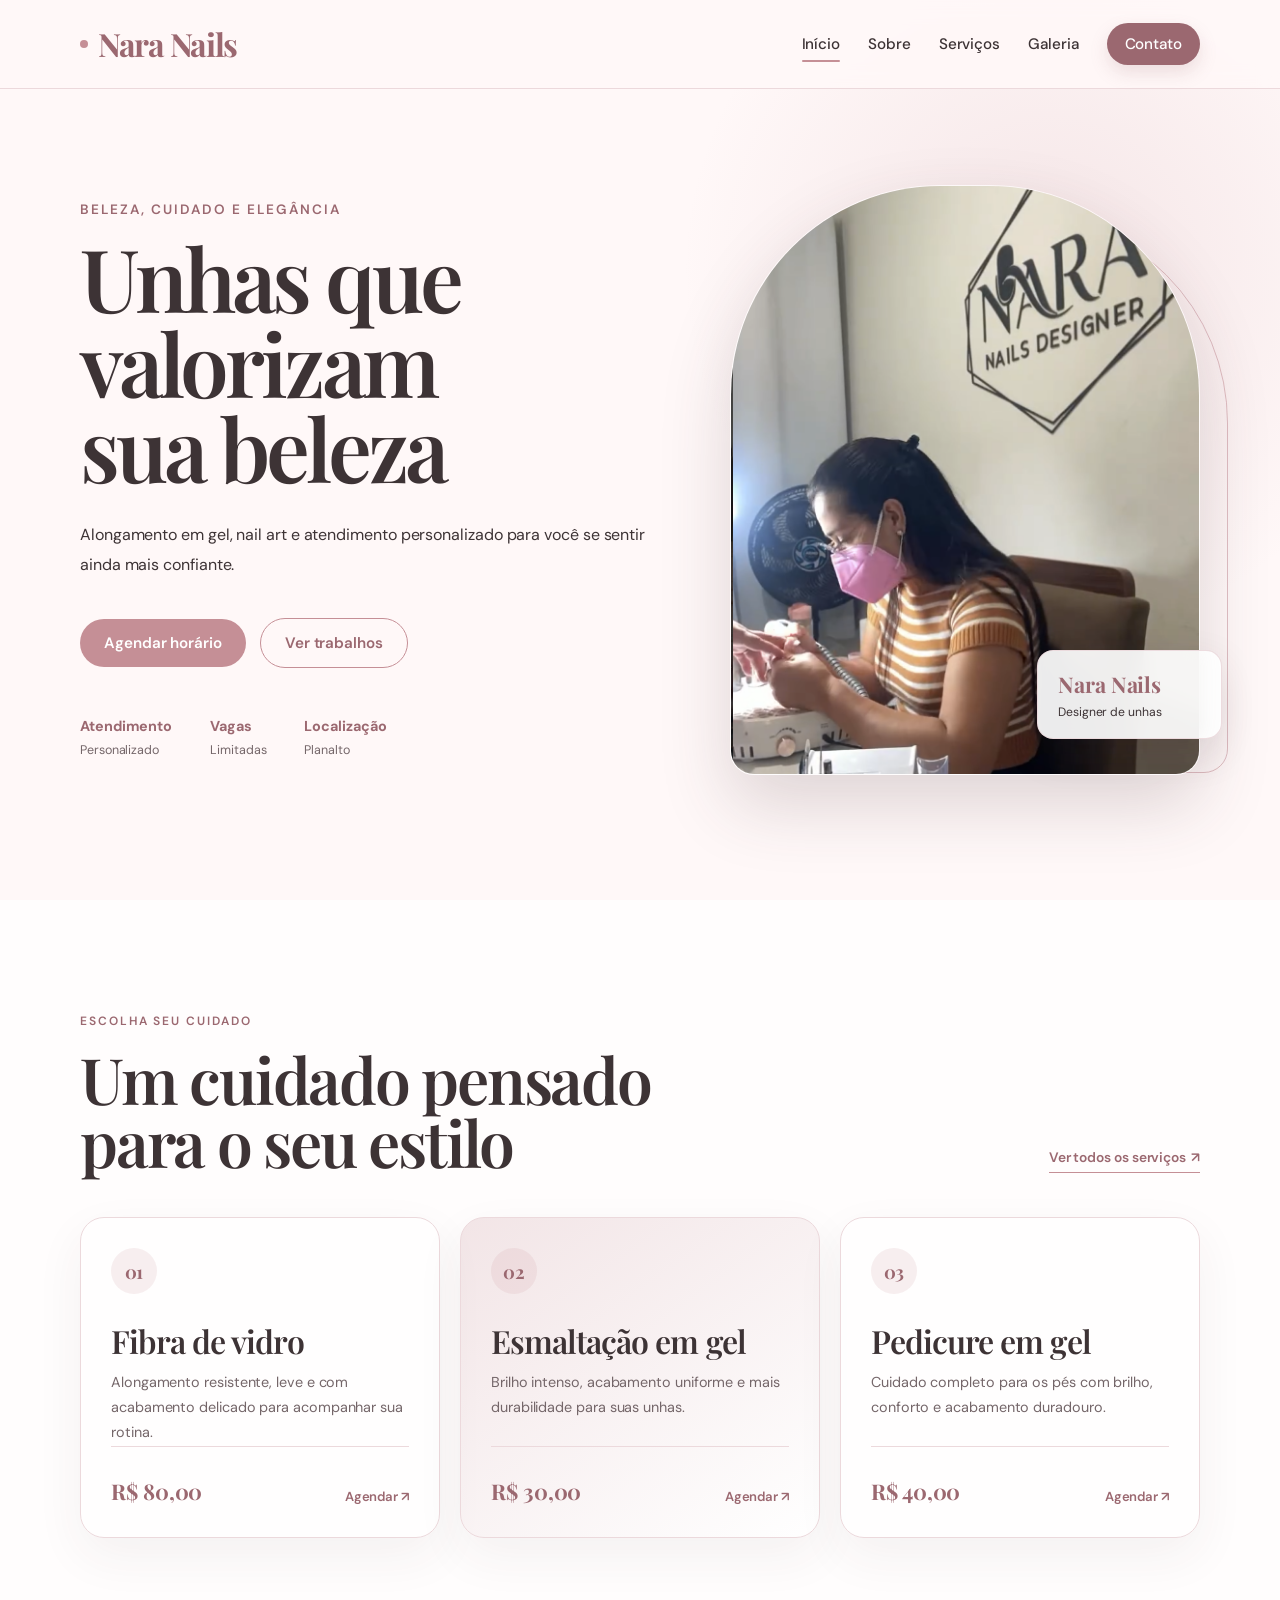
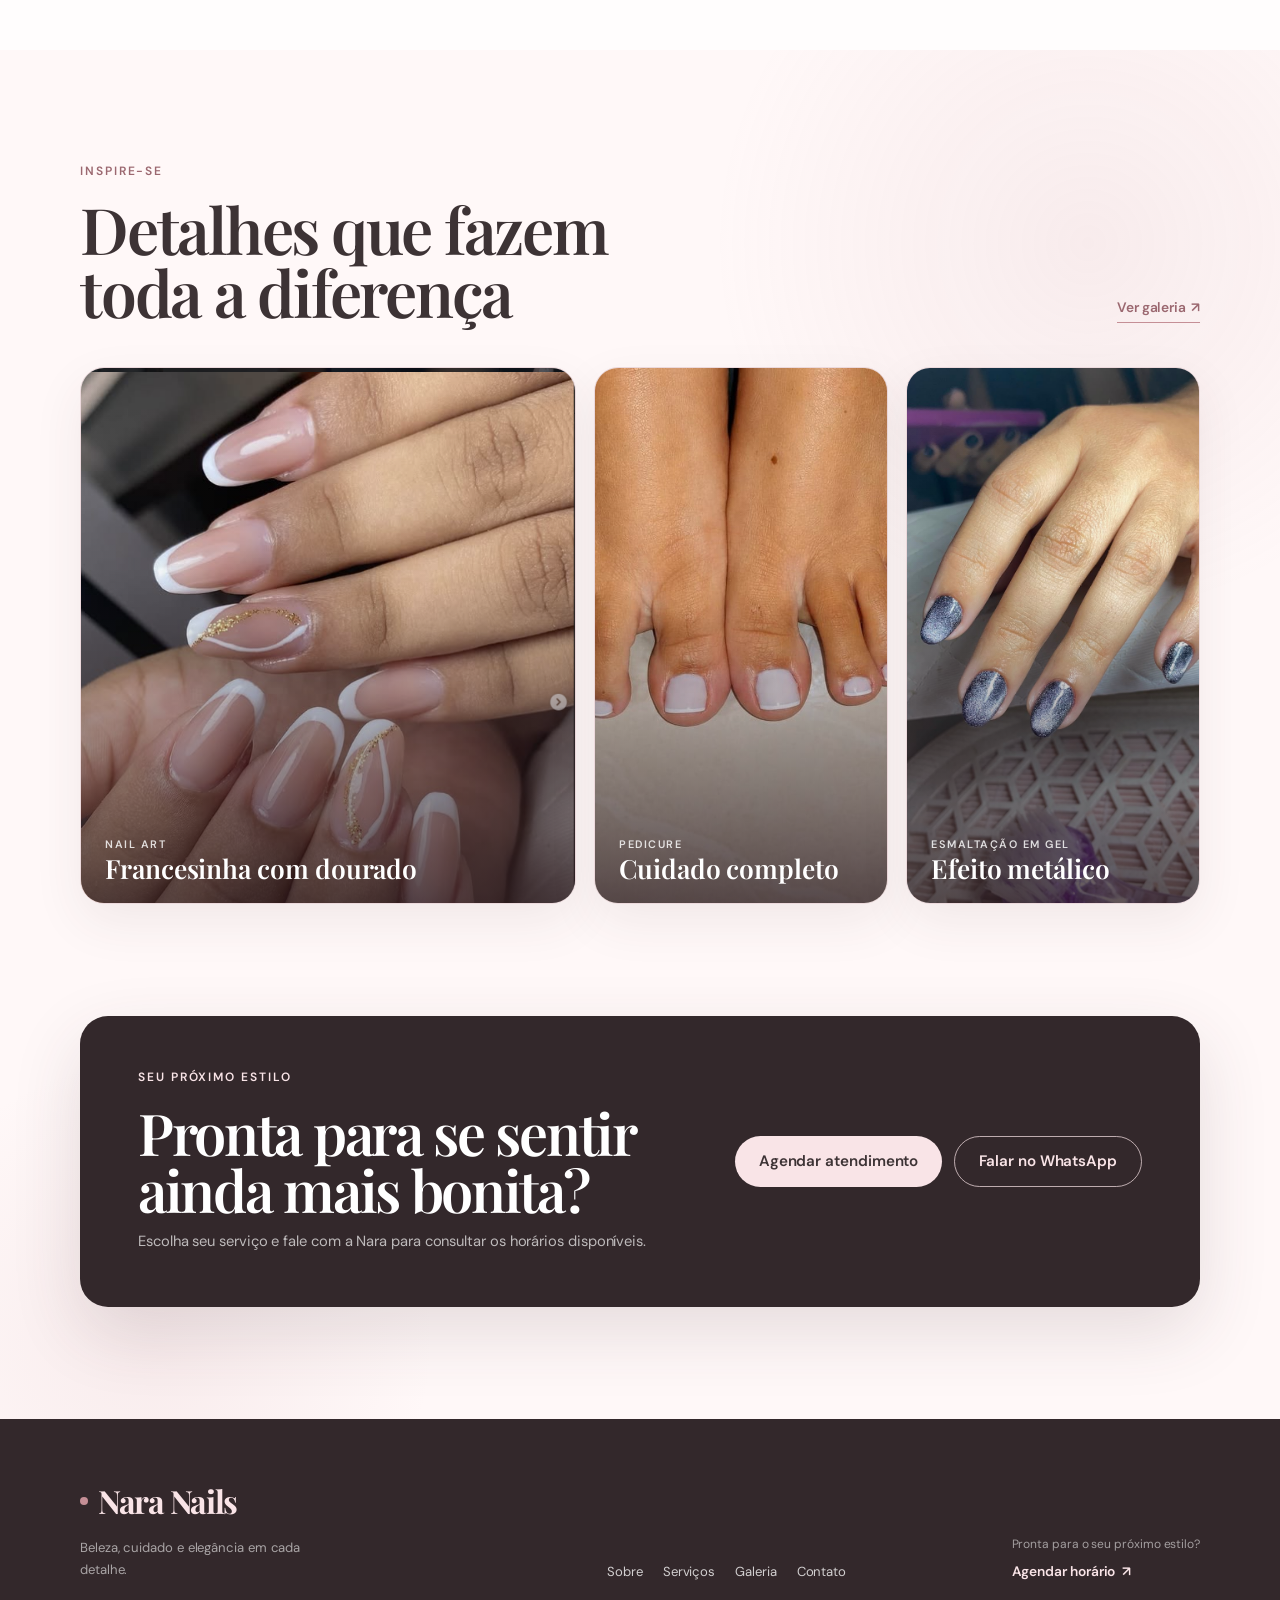
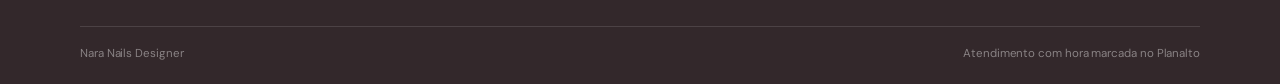
==== commit 1c781d74: "feat: complete responsive website polish" ====
--- a/index.html
+++ b/index.html
@@ -23,6 +23,31 @@
   >
   <link rel="stylesheet" href="./css/style.css">
   <link rel="icon" href="./assets/favicon.svg" type="image/svg+xml">
+  <link rel="canonical" href="https://project-saionara.vercel.app/">
+  <meta name="theme-color" content="#fff8f8">
+  <meta property="og:type" content="website">
+  <meta property="og:locale" content="pt_BR">
+  <meta property="og:site_name" content="Nara Nails Designer">
+  <meta property="og:title" content="Nara Nails Designer | Beleza e cuidado">
+  <meta property="og:description" content="Alongamento em gel, nail art e atendimento personalizado para valorizar sua beleza.">
+  <meta property="og:url" content="https://project-saionara.vercel.app/">
+  <meta property="og:image" content="https://project-saionara.vercel.app/assets/images/hero-nara.jpg">
+  <meta name="twitter:card" content="summary_large_image">
+  <script type="application/ld+json">
+    {
+      "@context": "https://schema.org",
+      "@type": "NailSalon",
+      "name": "Nara Nails Designer",
+      "url": "https://project-saionara.vercel.app/",
+      "image": "https://project-saionara.vercel.app/assets/images/hero-nara.jpg",
+      "telephone": "+55 84 99135-0714",
+      "description": "Alongamento em gel, nail art e atendimento personalizado.",
+      "areaServed": "Planalto",
+      "sameAs": [
+        "https://www.instagram.com/naranailsdesigner15/"
+      ]
+    }
+  </script>
 </head>
 
 <body>
@@ -32,7 +57,7 @@
   <header class="header">
     <div class="container header-container">
 
-      <a href="./index.html" class="logo">
+      <a href="/" class="logo">
         Nara Nails
       </a>
 
@@ -49,11 +74,11 @@
       </button>
 
       <nav id="navigation" class="navigation" aria-label="Navegação principal">
-        <a href="./index.html">Início</a>
-        <a href="./sobre.html">Sobre</a>
-        <a href="./servicos.html">Serviços</a>
-        <a href="./galeria.html">Galeria</a>
-        <a href="./contato.html">Contato</a>
+        <a href="/">Início</a>
+        <a href="/sobre">Sobre</a>
+        <a href="/servicos">Serviços</a>
+        <a href="/galeria">Galeria</a>
+        <a href="/contato">Contato</a>
       </nav>
 
     </div>
@@ -82,14 +107,14 @@
           <div class="hero-actions">
 
             <a
-              href="./contato.html"
+              href="/contato"
               class="button"
             >
               Agendar horário
             </a>
 
             <a
-              href="./galeria.html"
+              href="/galeria"
               class="secondary-button"
             >
               Ver trabalhos
@@ -138,25 +163,205 @@
       </div>
     </section>
 
+    <section class="home-services" aria-labelledby="home-services-title">
+      <div class="container">
+
+        <div class="home-section-heading">
+          <div>
+            <p class="section-subtitle">Escolha seu cuidado</p>
+            <h2 id="home-services-title">
+              Um cuidado pensado para o seu estilo
+            </h2>
+          </div>
+
+          <a href="/servicos" class="text-link">
+            Ver todos os serviços <span aria-hidden="true">↗</span>
+          </a>
+        </div>
+
+        <div class="home-services-grid">
+
+          <article class="home-service-card">
+            <span class="home-service-index">01</span>
+
+            <div>
+              <h3>Fibra de vidro</h3>
+              <p>
+                Alongamento resistente, leve e com acabamento delicado para
+                acompanhar sua rotina.
+              </p>
+            </div>
+
+            <div class="home-service-footer">
+              <strong>R$ 80,00</strong>
+              <a
+                href="https://wa.me/5584991350714?text=Olá,%20Nara!%20Gostaria%20de%20agendar%20Fibra%20de%20Vidro."
+                target="_blank"
+                rel="noopener noreferrer"
+              >
+                Agendar <span aria-hidden="true">↗</span>
+              </a>
+            </div>
+          </article>
+
+          <article class="home-service-card home-service-card-featured">
+            <span class="home-service-index">02</span>
+
+            <div>
+              <h3>Esmaltação em gel</h3>
+              <p>
+                Brilho intenso, acabamento uniforme e mais durabilidade para
+                suas unhas.
+              </p>
+            </div>
+
+            <div class="home-service-footer">
+              <strong>R$ 30,00</strong>
+              <a
+                href="https://wa.me/5584991350714?text=Olá,%20Nara!%20Gostaria%20de%20agendar%20Esmaltação%20em%20Gel."
+                target="_blank"
+                rel="noopener noreferrer"
+              >
+                Agendar <span aria-hidden="true">↗</span>
+              </a>
+            </div>
+          </article>
+
+          <article class="home-service-card">
+            <span class="home-service-index">03</span>
+
+            <div>
+              <h3>Pedicure em gel</h3>
+              <p>
+                Cuidado completo para os pés com brilho, conforto e acabamento
+                duradouro.
+              </p>
+            </div>
+
+            <div class="home-service-footer">
+              <strong>R$ 40,00</strong>
+              <a
+                href="https://wa.me/5584991350714?text=Olá,%20Nara!%20Gostaria%20de%20agendar%20Pedicure%20em%20Gel."
+                target="_blank"
+                rel="noopener noreferrer"
+              >
+                Agendar <span aria-hidden="true">↗</span>
+              </a>
+            </div>
+          </article>
+
+        </div>
+
+      </div>
+    </section>
+
+    <section class="home-gallery-preview" aria-labelledby="home-gallery-title">
+      <div class="container">
+
+        <div class="home-section-heading">
+          <div>
+            <p class="section-subtitle">Inspire-se</p>
+            <h2 id="home-gallery-title">
+              Detalhes que fazem toda a diferença
+            </h2>
+          </div>
+
+          <a href="/galeria" class="text-link">
+            Ver galeria <span aria-hidden="true">↗</span>
+          </a>
+        </div>
+
+        <div class="home-gallery-grid">
+
+          <a href="/galeria" class="home-gallery-card home-gallery-card-large">
+            <img
+              src="./assets/images/gallery/unha-05.jpg"
+              alt="Unhas amendoadas com francesinha branca e detalhes dourados"
+              loading="lazy"
+            >
+            <span>
+              <small>Nail art</small>
+              Francesinha com dourado
+            </span>
+          </a>
+
+          <a href="/galeria" class="home-gallery-card">
+            <img
+              src="./assets/images/gallery/unha-07.jpg"
+              alt="Pés com esmaltação branca"
+              loading="lazy"
+            >
+            <span>
+              <small>Pedicure</small>
+              Cuidado completo
+            </span>
+          </a>
+
+          <a href="/galeria" class="home-gallery-card">
+            <img
+              src="./assets/images/gallery/unha-12.jpg"
+              alt="Unhas curtas com esmaltação prata metálica"
+              loading="lazy"
+            >
+            <span>
+              <small>Esmaltação em gel</small>
+              Efeito metálico
+            </span>
+          </a>
+
+        </div>
+
+      </div>
+    </section>
+
+    <section class="home-final-cta" aria-labelledby="home-final-cta-title">
+      <div class="container">
+        <div class="home-final-cta-inner">
+          <div>
+            <p class="section-subtitle">Seu próximo estilo</p>
+            <h2 id="home-final-cta-title">
+              Pronta para se sentir ainda mais bonita?
+            </h2>
+            <p>
+              Escolha seu serviço e fale com a Nara para consultar os horários
+              disponíveis.
+            </p>
+          </div>
+
+          <div class="home-final-actions">
+            <a href="/contato" class="button">Agendar atendimento</a>
+            <a
+              href="https://wa.me/5584991350714?text=Olá,%20Nara!%20Gostaria%20de%20consultar%20os%20horários%20disponíveis."
+              target="_blank"
+              rel="noopener noreferrer"
+              class="secondary-button"
+            >
+              Falar no WhatsApp
+            </a>
+          </div>
+        </div>
+      </div>
+    </section>
+
   </main>
 
   <footer class="site-footer">
     <div class="container site-footer-content">
       <div class="site-footer-brand">
-        <a href="./index.html" class="logo">Nara Nails</a>
+        <a href="/" class="logo">Nara Nails</a>
         <p>Beleza, cuidado e elegância em cada detalhe.</p>
       </div>
 
       <nav class="site-footer-links" aria-label="Links do rodapé">
-        <a href="./sobre.html">Sobre</a>
-        <a href="./servicos.html">Serviços</a>
-        <a href="./galeria.html">Galeria</a>
-        <a href="./contato.html">Contato</a>
+        <a href="/sobre">Sobre</a>
+        <a href="/servicos">Serviços</a>
+        <a href="/galeria">Galeria</a>
+        <a href="/contato">Contato</a>
       </nav>
 
       <div class="site-footer-action">
         <span>Pronta para o seu próximo estilo?</span>
-        <a href="./contato.html">Agendar horário <span aria-hidden="true">↗</span></a>
+        <a href="/contato">Agendar horário <span aria-hidden="true">↗</span></a>
       </div>
     </div>
 
--- a/css/style.css
+++ b/css/style.css
@@ -2627,3 +2627,570 @@
     padding: 24px;
   }
 }
+
+/* Home: descoberta e conversão */
+
+.home-services,
+.home-gallery-preview {
+  padding: 112px 0;
+}
+
+.home-services {
+  background-color: #fffdfd;
+}
+
+.home-gallery-preview {
+  background:
+    radial-gradient(
+      circle at 85% 20%,
+      rgba(197, 143, 150, 0.12),
+      transparent 28%
+    ),
+    var(--color-background);
+}
+
+.home-section-heading {
+  display: flex;
+  align-items: flex-end;
+  justify-content: space-between;
+  gap: 32px;
+
+  margin-bottom: 44px;
+}
+
+.home-section-heading h2 {
+  max-width: 640px;
+
+  font-family: var(--font-title);
+  font-size: clamp(2.8rem, 5vw, 4.5rem);
+  font-weight: 600;
+  line-height: 0.98;
+}
+
+.text-link {
+  display: inline-flex;
+  align-items: center;
+  gap: 5px;
+  flex-shrink: 0;
+
+  padding-bottom: 5px;
+
+  color: var(--color-primary-dark);
+  border-bottom: 1px solid var(--color-primary);
+
+  font-size: 0.86rem;
+  font-weight: 600;
+}
+
+.home-services-grid {
+  display: grid;
+  grid-template-columns: repeat(3, minmax(0, 1fr));
+  gap: 20px;
+}
+
+.home-service-card {
+  display: flex;
+  flex-direction: column;
+
+  min-height: 290px;
+  padding: 30px;
+
+  background-color: rgba(255, 255, 255, 0.78);
+  border: 1px solid var(--color-border);
+  border-radius: 24px;
+
+  box-shadow: 0 18px 50px rgba(74, 49, 54, 0.06);
+}
+
+.home-service-card-featured {
+  background:
+    linear-gradient(
+      145deg,
+      rgba(197, 143, 150, 0.22),
+      rgba(255, 255, 255, 0.9)
+    );
+}
+
+.home-service-index {
+  display: flex;
+  align-items: center;
+  justify-content: center;
+
+  width: 46px;
+  height: 46px;
+  margin-bottom: 30px;
+
+  color: var(--color-primary-dark);
+  background-color: rgba(197, 143, 150, 0.14);
+  border-radius: 50%;
+
+  font-family: var(--font-title);
+  font-size: 1.15rem;
+  font-weight: 700;
+}
+
+.home-service-card h3 {
+  margin-bottom: 12px;
+
+  font-family: var(--font-title);
+  font-size: 2rem;
+  font-weight: 600;
+  letter-spacing: -0.03em;
+  line-height: 1.05;
+}
+
+.home-service-card p {
+  max-width: 330px;
+
+  color: var(--color-muted);
+
+  font-size: 0.9rem;
+  line-height: 1.75;
+}
+
+.home-service-footer {
+  display: flex;
+  align-items: flex-end;
+  justify-content: space-between;
+  gap: 16px;
+
+  margin-top: auto;
+  padding-top: 28px;
+
+  border-top: 1px solid var(--color-border);
+}
+
+.home-service-footer strong {
+  color: var(--color-primary-dark);
+
+  font-family: var(--font-title);
+  font-size: 1.35rem;
+}
+
+.home-service-footer a {
+  color: var(--color-primary-dark);
+
+  font-size: 0.82rem;
+  font-weight: 600;
+}
+
+.home-gallery-grid {
+  display: grid;
+  grid-template-columns: minmax(0, 1.35fr) minmax(0, 0.8fr) minmax(0, 0.8fr);
+  gap: 18px;
+}
+
+.home-gallery-card {
+  position: relative;
+
+  display: block;
+  min-height: 430px;
+
+  overflow: hidden;
+
+  border: 1px solid var(--color-border);
+  border-radius: 24px;
+
+  box-shadow: 0 18px 50px rgba(74, 49, 54, 0.08);
+}
+
+.home-gallery-card img {
+  width: 100%;
+  height: 100%;
+
+  object-fit: cover;
+  object-position: center;
+}
+
+.home-gallery-card::after {
+  content: "";
+
+  position: absolute;
+  inset: 0;
+
+  background: linear-gradient(
+    to top,
+    rgba(44, 28, 32, 0.76),
+    rgba(44, 28, 32, 0.04) 58%,
+    transparent
+  );
+}
+
+.home-gallery-card > span {
+  position: absolute;
+  right: 24px;
+  bottom: 22px;
+  left: 24px;
+  z-index: 1;
+
+  display: flex;
+  flex-direction: column;
+  gap: 5px;
+
+  color: var(--color-white);
+
+  font-family: var(--font-title);
+  font-size: 1.65rem;
+  font-weight: 600;
+  line-height: 1;
+}
+
+.home-gallery-card > span small {
+  color: rgba(255, 255, 255, 0.82);
+
+  font-family: var(--font-body);
+  font-size: 0.68rem;
+  font-weight: 600;
+  letter-spacing: 0.14em;
+  text-transform: uppercase;
+}
+
+.home-final-cta {
+  padding: 0 0 112px;
+
+  background:
+    radial-gradient(
+      circle at 12% 80%,
+      rgba(197, 143, 150, 0.12),
+      transparent 24%
+    ),
+    var(--color-background);
+}
+
+.home-final-cta-inner {
+  display: flex;
+  align-items: center;
+  justify-content: space-between;
+  gap: 48px;
+
+  padding: 52px 58px;
+
+  color: var(--color-white);
+  background-color: #33282b;
+  border-radius: 28px;
+
+  box-shadow: 0 25px 70px rgba(74, 49, 54, 0.14);
+}
+
+.home-final-cta .section-subtitle {
+  color: #f9e4e7;
+}
+
+.home-final-cta h2 {
+  max-width: 650px;
+  margin-bottom: 12px;
+
+  font-family: var(--font-title);
+  font-size: clamp(2.3rem, 4.5vw, 4rem);
+  font-weight: 600;
+  letter-spacing: -0.04em;
+  line-height: 0.98;
+}
+
+.home-final-cta p:not(.section-subtitle) {
+  max-width: 560px;
+
+  color: rgba(255, 255, 255, 0.68);
+
+  font-size: 0.92rem;
+  line-height: 1.75;
+}
+
+.home-final-actions {
+  display: flex;
+  flex-wrap: wrap;
+  gap: 12px;
+  flex-shrink: 0;
+}
+
+.home-final-cta .button {
+  color: var(--color-text);
+  background-color: #f9e4e7;
+}
+
+.home-final-cta .button:hover {
+  color: var(--color-white);
+  background-color: var(--color-primary);
+}
+
+.home-final-cta .secondary-button {
+  color: #f9e4e7;
+  border-color: rgba(249, 228, 231, 0.7);
+}
+
+.home-final-cta .secondary-button:hover {
+  color: var(--color-text);
+  background-color: #f9e4e7;
+  border-color: #f9e4e7;
+}
+
+.form-status {
+  display: none;
+
+  margin: -2px 0 0;
+  padding: 11px 13px;
+
+  border: 1px solid transparent;
+  border-radius: 12px;
+
+  font-size: 0.8rem;
+  line-height: 1.55;
+}
+
+.form-status:not(:empty) {
+  display: block;
+}
+
+.form-status.is-error {
+  color: #8c4c55;
+  background-color: rgba(197, 143, 150, 0.13);
+  border-color: rgba(155, 104, 112, 0.25);
+}
+
+.form-status.is-success {
+  color: #35624b;
+  background-color: rgba(89, 157, 116, 0.12);
+  border-color: rgba(89, 157, 116, 0.24);
+}
+
+.lightbox-open {
+  overflow: hidden;
+}
+
+.lightbox[hidden] {
+  display: none;
+}
+
+.lightbox {
+  position: fixed;
+  inset: 0;
+  z-index: 3000;
+
+  display: grid;
+  place-items: center;
+
+  padding: 24px;
+
+  background-color: rgba(44, 28, 32, 0.82);
+  backdrop-filter: blur(10px);
+}
+
+.lightbox-dialog {
+  position: relative;
+
+  display: grid;
+  grid-template-columns: minmax(0, 1fr) minmax(230px, 290px);
+
+  width: min(100%, 900px);
+  max-height: calc(100svh - 48px);
+
+  overflow: hidden;
+
+  background-color: var(--color-white);
+  border-radius: 24px;
+
+  box-shadow: 0 30px 90px rgba(0, 0, 0, 0.28);
+}
+
+.lightbox-media {
+  display: grid;
+  place-items: center;
+  min-height: 460px;
+
+  background-color: #241d1f;
+}
+
+.lightbox-media img {
+  display: block;
+
+  width: 100%;
+  height: 100%;
+  max-height: calc(100svh - 48px);
+
+  object-fit: contain;
+}
+
+.lightbox-copy {
+  display: flex;
+  flex-direction: column;
+  justify-content: center;
+
+  padding: 36px 30px;
+}
+
+.lightbox-category {
+  margin-bottom: 12px;
+
+  color: var(--color-primary-dark);
+
+  font-size: 0.72rem;
+  font-weight: 600;
+  letter-spacing: 0.14em;
+  text-transform: uppercase;
+}
+
+.lightbox-copy h2 {
+  font-family: var(--font-title);
+  font-size: clamp(2rem, 4vw, 3rem);
+  font-weight: 600;
+  letter-spacing: -0.04em;
+  line-height: 1;
+}
+
+.lightbox-close {
+  position: absolute;
+  top: 14px;
+  right: 14px;
+  z-index: 1;
+
+  display: grid;
+  place-items: center;
+
+  width: 42px;
+  height: 42px;
+
+  color: var(--color-white);
+  background-color: rgba(44, 28, 32, 0.7);
+  border: 1px solid rgba(255, 255, 255, 0.28);
+  border-radius: 50%;
+
+  font-size: 1.55rem;
+  line-height: 1;
+  cursor: pointer;
+}
+
+.gallery-item.is-lightbox {
+  cursor: zoom-in;
+}
+
+@media (prefers-reduced-motion: no-preference) {
+  .home-gallery-card img {
+    transition: transform 0.55s ease;
+  }
+
+  .home-gallery-card:hover img {
+    transform: scale(1.05);
+  }
+
+  .text-link span {
+    transition: transform 0.25s ease;
+  }
+
+  .text-link:hover span {
+    transform: translate(3px, -3px);
+  }
+
+  .lightbox-dialog {
+    animation: lightbox-enter 0.35s ease both;
+  }
+}
+
+@keyframes lightbox-enter {
+  from {
+    opacity: 0;
+    transform: translateY(12px) scale(0.98);
+  }
+
+  to {
+    opacity: 1;
+    transform: translateY(0) scale(1);
+  }
+}
+
+@media (max-width: 900px) {
+  .home-final-cta-inner {
+    align-items: flex-start;
+    flex-direction: column;
+  }
+}
+
+@media (max-width: 768px) {
+  .home-services,
+  .home-gallery-preview {
+    padding: 88px 0;
+  }
+
+  .home-section-heading {
+    align-items: flex-start;
+    flex-direction: column;
+    gap: 18px;
+    margin-bottom: 32px;
+  }
+
+  .home-section-heading h2 {
+    font-size: clamp(2.6rem, 11vw, 4rem);
+  }
+
+  .home-services-grid {
+    grid-template-columns: 1fr;
+    gap: 16px;
+  }
+
+  .home-service-card {
+    min-height: auto;
+    padding: 28px;
+  }
+
+  .home-gallery-grid {
+    grid-template-columns: 1fr;
+    gap: 16px;
+  }
+
+  .home-gallery-card,
+  .home-gallery-card-large {
+    min-height: 320px;
+  }
+
+  .home-final-cta {
+    padding-bottom: 84px;
+  }
+
+  .home-final-cta-inner {
+    gap: 30px;
+    padding: 34px 28px;
+  }
+
+  .home-final-actions {
+    width: 100%;
+    flex-direction: column;
+  }
+
+  .home-final-actions .button,
+  .home-final-actions .secondary-button {
+    width: 100%;
+  }
+
+  .lightbox {
+    padding: 12px;
+  }
+
+  .lightbox-dialog {
+    grid-template-columns: 1fr;
+    max-height: calc(100svh - 24px);
+  }
+
+  .lightbox-media {
+    height: min(64svh, 520px);
+    min-height: 0;
+  }
+
+  .lightbox-media img {
+    max-height: 64svh;
+  }
+
+  .lightbox-copy {
+    padding: 24px 22px 26px;
+  }
+}
+
+@media (max-width: 420px) {
+  .home-service-card,
+  .home-final-cta-inner {
+    padding: 24px;
+  }
+
+  .home-gallery-card,
+  .home-gallery-card-large {
+    min-height: 280px;
+  }
+}
